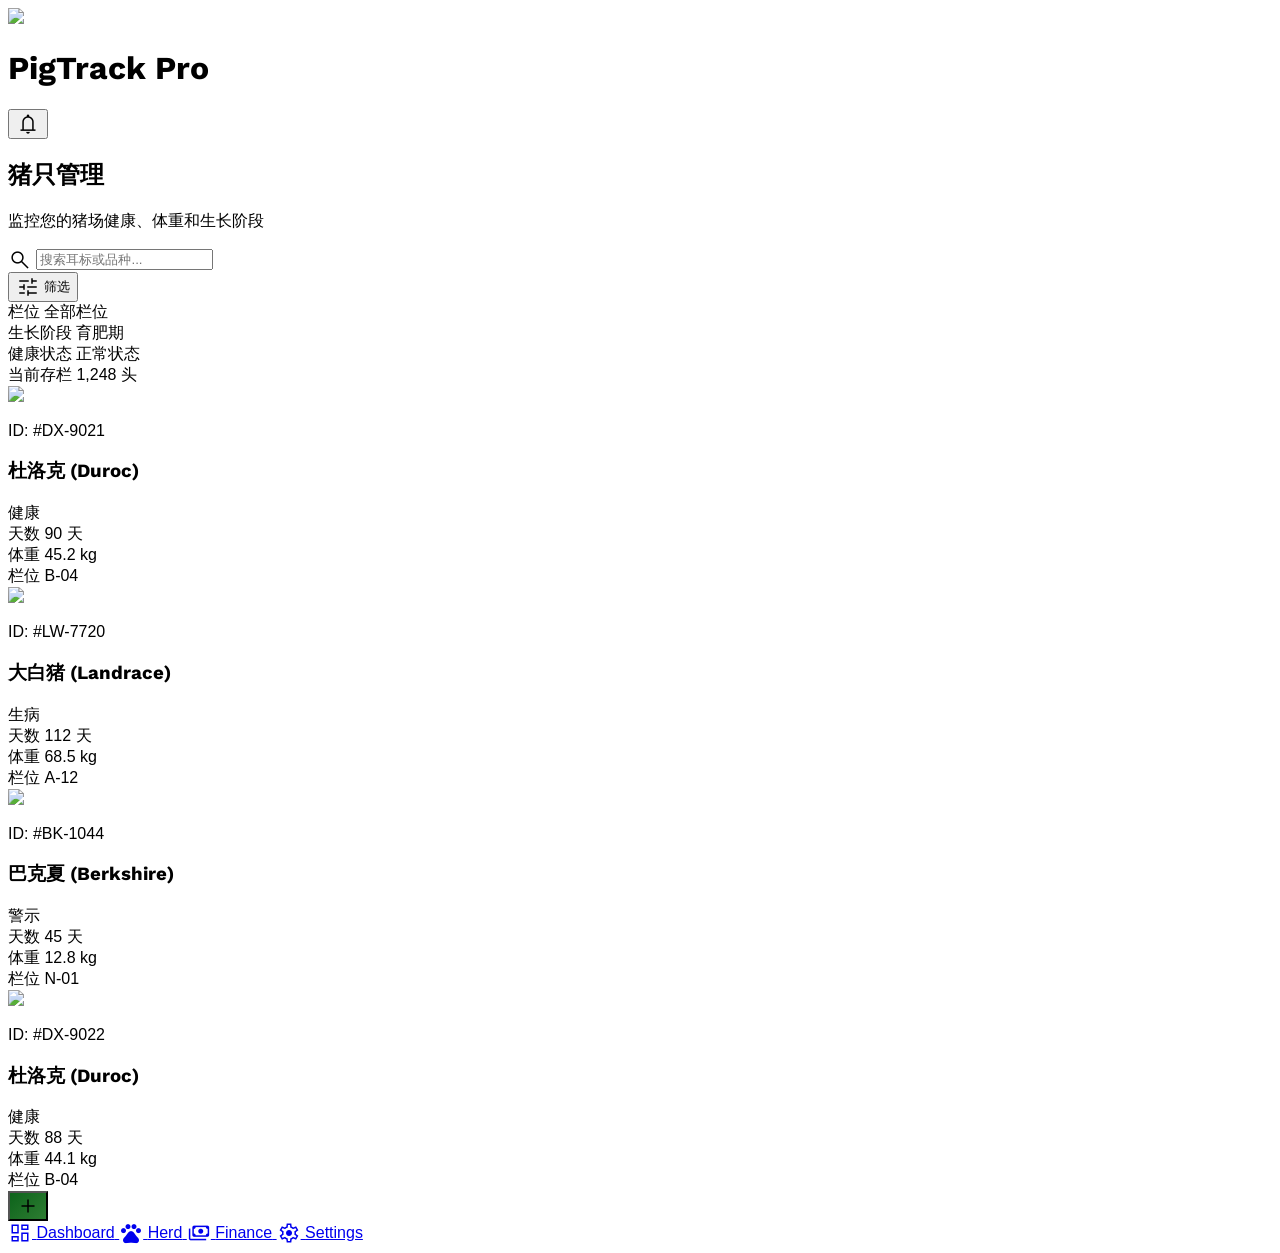
==== uniapp/example/mine/design.html @ 0cb935b9 "feat:修复前端工作流展示" ====
<!DOCTYPE html>

<html lang="zh-CN"><head>
<meta charset="utf-8"/>
<meta content="width=device-width, initial-scale=1.0" name="viewport"/>
<script src="https://cdn.tailwindcss.com?plugins=forms,container-queries"></script>
<link href="https://fonts.googleapis.com/css2?family=Work+Sans:wght@400;700;800&amp;family=Public_Sans:wght@400;500;600&amp;display=swap" rel="stylesheet"/>
<link href="https://fonts.googleapis.com/css2?family=Material+Symbols+Outlined:wght,FILL@100..700,0..1&amp;display=swap" rel="stylesheet"/>
<link href="https://fonts.googleapis.com/css2?family=Material+Symbols+Outlined:wght,FILL@100..700,0..1&amp;display=swap" rel="stylesheet"/>
<script id="tailwind-config">
      tailwind.config = {
        darkMode: "class",
        theme: {
          extend: {
            colors: {
              "on-surface-variant": "#40493d",
              "primary": "#0d631b",
              "on-error-container": "#93000a",
              "secondary-fixed-dim": "#a5c8ff",
              "surface-dim": "#dadada",
              "inverse-on-surface": "#f1f1f1",
              "surface-container-highest": "#e2e2e2",
              "on-primary": "#ffffff",
              "secondary-container": "#54a0fe",
              "error-container": "#ffdad6",
              "primary-fixed": "#a3f69c",
              "tertiary-container": "#d02d2d",
              "on-tertiary": "#ffffff",
              "surface": "#f9f9f9",
              "surface-container-high": "#e8e8e8",
              "on-tertiary-fixed-variant": "#930010",
              "on-secondary-fixed": "#001c3a",
              "on-primary-container": "#cbffc2",
              "secondary": "#005faf",
              "on-background": "#1a1c1c",
              "on-primary-fixed-variant": "#005312",
              "tertiary": "#ac0c18",
              "surface-bright": "#f9f9f9",
              "primary-fixed-dim": "#88d982",
              "tertiary-fixed": "#ffdad6",
              "surface-container-low": "#f3f3f3",
              "surface-container": "#eeeeee",
              "on-secondary": "#ffffff",
              "primary-container": "#2e7d32",
              "outline": "#707a6c",
              "secondary-fixed": "#d4e3ff",
              "tertiary-fixed-dim": "#ffb3ac",
              "on-secondary-fixed-variant": "#004786",
              "on-tertiary-fixed": "#410003",
              "on-primary-fixed": "#002204",
              "inverse-surface": "#2f3131",
              "outline-variant": "#bfcaba",
              "background": "#f9f9f9",
              "error": "#ba1a1a",
              "on-secondary-container": "#003567",
              "surface-variant": "#e2e2e2",
              "inverse-primary": "#88d982",
              "on-surface": "#1a1c1c",
              "surface-tint": "#1b6d24",
              "surface-container-lowest": "#ffffff",
              "on-tertiary-container": "#ffedeb",
              "on-error": "#ffffff"
            },
            fontFamily: {
              "headline": ["Work Sans"],
              "body": ["Public Sans"],
              "label": ["Public Sans"]
            },
            borderRadius: {"DEFAULT": "0.125rem", "lg": "0.25rem", "xl": "0.5rem", "full": "0.75rem"},
          },
        },
      }
    </script>
<style>
        .material-symbols-outlined {
            font-variation-settings: 'FILL' 0, 'wght' 300, 'GRAD' 0, 'opsz' 24;
            vertical-align: middle;
        }
        body { font-family: 'Public Sans', sans-serif; }
        h1, h2, h3 { font-family: 'Work Sans', sans-serif; }
    </style>
<style>
    body {
      min-height: max(884px, 100dvh);
    }
  </style>
  </head>
<body class="bg-surface text-on-surface min-h-screen pb-32">
<!-- TopAppBar -->
<header class="w-full top-0 sticky z-40 bg-[#f9f9f9] dark:bg-[#1a1c1c]">
<div class="flex items-center justify-between px-6 py-4 w-full">
<div class="flex items-center gap-3">
<img class="w-10 h-10 rounded-full object-cover" data-alt="Close-up portrait of a professional modern farmer wearing a cap, soft natural light, blurred agricultural background" src="https://lh3.googleusercontent.com/aida-public/[base64]"/>
<h1 class="text-[#0d631b] dark:text-[#a3f69c] font-['Work_Sans'] font-bold text-xl tracking-tight">PigTrack Pro</h1>
</div>
<div class="flex items-center gap-4">
<button class="text-[#0d631b] dark:text-[#a3f69c] hover:opacity-80 transition-opacity active:transition-transform scale-95">
<span class="material-symbols-outlined">notifications</span>
</button>
</div>
</div>
</header>
<main class="px-6 max-w-5xl mx-auto">
<!-- Page Header & Search Section -->
<section class="mt-6 mb-8">
<div class="flex flex-col md:flex-row md:items-end justify-between gap-6">
<div>
<h2 class="text-3xl font-bold text-on-surface mb-2 tracking-tight">猪只管理</h2>
<p class="text-on-surface-variant text-sm">监控您的猪场健康、体重和生长阶段</p>
</div>
<div class="flex flex-col sm:flex-row gap-3 w-full md:w-auto">
<div class="relative flex-grow">
<span class="material-symbols-outlined absolute left-4 top-1/2 -translate-y-1/2 text-outline">search</span>
<input class="w-full pl-12 pr-4 py-3 bg-surface-container-low border-none rounded-full focus:ring-2 focus:ring-primary text-on-surface placeholder-outline text-sm" placeholder="搜索耳标或品种..." type="text"/>
</div>
<button class="bg-surface-container-highest px-6 py-3 rounded-full flex items-center justify-center gap-2 text-on-surface font-medium hover:bg-surface-container-high transition-colors">
<span class="material-symbols-outlined">tune</span>
<span>筛选</span>
</button>
</div>
</div>
</section>
<!-- Filters Grid (Visual Asymmetry) -->
<section class="grid grid-cols-2 md:grid-cols-4 gap-4 mb-10">
<div class="bg-surface-container-low p-4 rounded-xl flex flex-col gap-1">
<span class="text-xs text-on-surface-variant font-semibold">栏位</span>
<span class="text-lg font-bold text-primary">全部栏位</span>
</div>
<div class="bg-surface-container-low p-4 rounded-xl flex flex-col gap-1 border-b-2 border-primary">
<span class="text-xs text-on-surface-variant font-semibold">生长阶段</span>
<span class="text-lg font-bold text-primary">育肥期</span>
</div>
<div class="bg-surface-container-low p-4 rounded-xl flex flex-col gap-1">
<span class="text-xs text-on-surface-variant font-semibold">健康状态</span>
<span class="text-lg font-bold text-on-surface">正常状态</span>
</div>
<div class="bg-primary p-4 rounded-xl flex flex-col gap-1 shadow-lg">
<span class="text-xs text-on-primary/80 font-semibold">当前存栏</span>
<span class="text-lg font-bold text-on-primary">1,248 头</span>
</div>
</section>
<!-- Pig Management List View (Bento/Premium Cards) -->
<div class="grid grid-cols-1 md:grid-cols-2 gap-6">
<!-- Pig Entry 1 -->
<div class="group bg-surface-container-lowest p-5 rounded-xl flex gap-5 hover:bg-white transition-all shadow-sm cursor-pointer relative overflow-hidden">
<div class="absolute top-0 right-0 w-2 h-full bg-primary-fixed"></div>
<div class="w-24 h-24 flex-shrink-0 rounded-xl overflow-hidden bg-surface-container">
<img class="w-full h-full object-cover group-hover:scale-110 transition-transform duration-500" data-alt="Clean and healthy Duroc pig in a well-lit modern farming facility, soft morning sunlight, sharp focus" src="https://lh3.googleusercontent.com/aida-public/[base64]"/>
</div>
<div class="flex-grow flex flex-col justify-between">
<div class="flex justify-between items-start">
<div>
<p class="text-[10px] uppercase tracking-widest text-outline font-bold mb-1">ID: #DX-9021</p>
<h3 class="text-lg font-bold text-on-surface">杜洛克 (Duroc)</h3>
</div>
<span class="bg-primary-fixed text-on-primary-fixed-variant px-3 py-1 rounded-full text-[10px] font-bold">健康</span>
</div>
<div class="flex items-center gap-6 mt-4">
<div class="flex flex-col">
<span class="text-xs text-on-surface-variant">天数</span>
<span class="text-sm font-bold">90 天</span>
</div>
<div class="flex flex-col border-l border-outline-variant/20 pl-6">
<span class="text-xs text-on-surface-variant">体重</span>
<span class="text-sm font-bold">45.2 kg</span>
</div>
<div class="flex flex-col border-l border-outline-variant/20 pl-6">
<span class="text-xs text-on-surface-variant">栏位</span>
<span class="text-sm font-bold">B-04</span>
</div>
</div>
</div>
</div>
<!-- Pig Entry 2 -->
<div class="group bg-surface-container-lowest p-5 rounded-xl flex gap-5 hover:bg-white transition-all shadow-sm cursor-pointer relative overflow-hidden">
<div class="absolute top-0 right-0 w-2 h-full bg-tertiary-container"></div>
<div class="w-24 h-24 flex-shrink-0 rounded-xl overflow-hidden bg-surface-container">
<img class="w-full h-full object-cover group-hover:scale-110 transition-transform duration-500" data-alt="Spotted pig breed standing in clean straw bedding, high-end agricultural photography style, cinematic lighting" src="https://lh3.googleusercontent.com/aida-public/[base64]"/>
</div>
<div class="flex-grow flex flex-col justify-between">
<div class="flex justify-between items-start">
<div>
<p class="text-[10px] uppercase tracking-widest text-outline font-bold mb-1">ID: #LW-7720</p>
<h3 class="text-lg font-bold text-on-surface">大白猪 (Landrace)</h3>
</div>
<span class="bg-tertiary-fixed text-on-tertiary-fixed-variant px-3 py-1 rounded-full text-[10px] font-bold">生病</span>
</div>
<div class="flex items-center gap-6 mt-4">
<div class="flex flex-col">
<span class="text-xs text-on-surface-variant">天数</span>
<span class="text-sm font-bold">112 天</span>
</div>
<div class="flex flex-col border-l border-outline-variant/20 pl-6">
<span class="text-xs text-on-surface-variant">体重</span>
<span class="text-sm font-bold">68.5 kg</span>
</div>
<div class="flex flex-col border-l border-outline-variant/20 pl-6">
<span class="text-xs text-on-surface-variant">栏位</span>
<span class="text-sm font-bold">A-12</span>
</div>
</div>
</div>
</div>
<!-- Pig Entry 3 -->
<div class="group bg-surface-container-lowest p-5 rounded-xl flex gap-5 hover:bg-white transition-all shadow-sm cursor-pointer relative overflow-hidden">
<div class="absolute top-0 right-0 w-2 h-full bg-secondary-container"></div>
<div class="w-24 h-24 flex-shrink-0 rounded-xl overflow-hidden bg-surface-container">
<img class="w-full h-full object-cover group-hover:scale-110 transition-transform duration-500" data-alt="Young Berkshire pig in a modern barn, high contrast artistic lighting, clean surface textures" src="https://lh3.googleusercontent.com/aida-public/[base64]"/>
</div>
<div class="flex-grow flex flex-col justify-between">
<div class="flex justify-between items-start">
<div>
<p class="text-[10px] uppercase tracking-widest text-outline font-bold mb-1">ID: #BK-1044</p>
<h3 class="text-lg font-bold text-on-surface">巴克夏 (Berkshire)</h3>
</div>
<span class="bg-secondary-fixed text-on-secondary-fixed-variant px-3 py-1 rounded-full text-[10px] font-bold">警示</span>
</div>
<div class="flex items-center gap-6 mt-4">
<div class="flex flex-col">
<span class="text-xs text-on-surface-variant">天数</span>
<span class="text-sm font-bold">45 天</span>
</div>
<div class="flex flex-col border-l border-outline-variant/20 pl-6">
<span class="text-xs text-on-surface-variant">体重</span>
<span class="text-sm font-bold">12.8 kg</span>
</div>
<div class="flex flex-col border-l border-outline-variant/20 pl-6">
<span class="text-xs text-on-surface-variant">栏位</span>
<span class="text-sm font-bold">N-01</span>
</div>
</div>
</div>
</div>
<!-- Pig Entry 4 -->
<div class="group bg-surface-container-lowest p-5 rounded-xl flex gap-5 hover:bg-white transition-all shadow-sm cursor-pointer relative overflow-hidden">
<div class="absolute top-0 right-0 w-2 h-full bg-primary-fixed"></div>
<div class="w-24 h-24 flex-shrink-0 rounded-xl overflow-hidden bg-surface-container">
<img class="w-full h-full object-cover group-hover:scale-110 transition-transform duration-500" data-alt="Large pink commercial pig, profile view, clean environment, bright natural daylighting" src="https://lh3.googleusercontent.com/aida-public/[base64]"/>
</div>
<div class="flex-grow flex flex-col justify-between">
<div class="flex justify-between items-start">
<div>
<p class="text-[10px] uppercase tracking-widest text-outline font-bold mb-1">ID: #DX-9022</p>
<h3 class="text-lg font-bold text-on-surface">杜洛克 (Duroc)</h3>
</div>
<span class="bg-primary-fixed text-on-primary-fixed-variant px-3 py-1 rounded-full text-[10px] font-bold">健康</span>
</div>
<div class="flex items-center gap-6 mt-4">
<div class="flex flex-col">
<span class="text-xs text-on-surface-variant">天数</span>
<span class="text-sm font-bold">88 天</span>
</div>
<div class="flex flex-col border-l border-outline-variant/20 pl-6">
<span class="text-xs text-on-surface-variant">体重</span>
<span class="text-sm font-bold">44.1 kg</span>
</div>
<div class="flex flex-col border-l border-outline-variant/20 pl-6">
<span class="text-xs text-on-surface-variant">栏位</span>
<span class="text-sm font-bold">B-04</span>
</div>
</div>
</div>
</div>
</div>
<!-- Add Button (Floating Action Style) -->
<button class="fixed bottom-28 right-6 w-14 h-14 rounded-full bg-primary text-white shadow-lg flex items-center justify-center hover:scale-105 active:scale-95 transition-transform z-40" style="background: linear-gradient(135deg, #0d631b 0%, #2e7d32 100%)">
<span class="material-symbols-outlined text-3xl">add</span>
</button>
</main>
<!-- BottomNavBar -->
<nav class="fixed bottom-0 left-0 w-full flex justify-around items-center px-4 pb-6 pt-2 bg-white dark:bg-[#1a1c1c] z-50 rounded-t-3xl border-t border-[#bfcaba]/20 shadow-[0_-8px_24px_rgba(26,28,28,0.06)]">
<a class="flex flex-col items-center justify-center text-[#1a1c1c]/60 dark:text-[#e2e2e2]/60 px-4 py-2 hover:bg-[#f3f3f3] dark:hover:bg-[#2e2e2e] rounded-2xl transition-colors active:scale-90 duration-200" href="#">
<span class="material-symbols-outlined" data-icon="dashboard">dashboard</span>
<span class="font-['Public_Sans'] text-[12px] font-medium mt-1">Dashboard</span>
</a>
<a class="flex flex-col items-center justify-center bg-[#e2e2e2] dark:bg-[#2e7d32]/20 text-[#0d631b] dark:text-[#a3f69c] rounded-2xl px-4 py-2 active:scale-90 transition-transform duration-200" href="#">
<span class="material-symbols-outlined" data-icon="pets" style="font-variation-settings: 'FILL' 1;">pets</span>
<span class="font-['Public_Sans'] text-[12px] font-medium mt-1">Herd</span>
</a>
<a class="flex flex-col items-center justify-center text-[#1a1c1c]/60 dark:text-[#e2e2e2]/60 px-4 py-2 hover:bg-[#f3f3f3] dark:hover:bg-[#2e2e2e] rounded-2xl transition-colors active:scale-90 duration-200" href="#">
<span class="material-symbols-outlined" data-icon="payments">payments</span>
<span class="font-['Public_Sans'] text-[12px] font-medium mt-1">Finance</span>
</a>
<a class="flex flex-col items-center justify-center text-[#1a1c1c]/60 dark:text-[#e2e2e2]/60 px-4 py-2 hover:bg-[#f3f3f3] dark:hover:bg-[#2e2e2e] rounded-2xl transition-colors active:scale-90 duration-200" href="#">
<span class="material-symbols-outlined" data-icon="settings">settings</span>
<span class="font-['Public_Sans'] text-[12px] font-medium mt-1">Settings</span>
</a>
</nav>
</body></html>
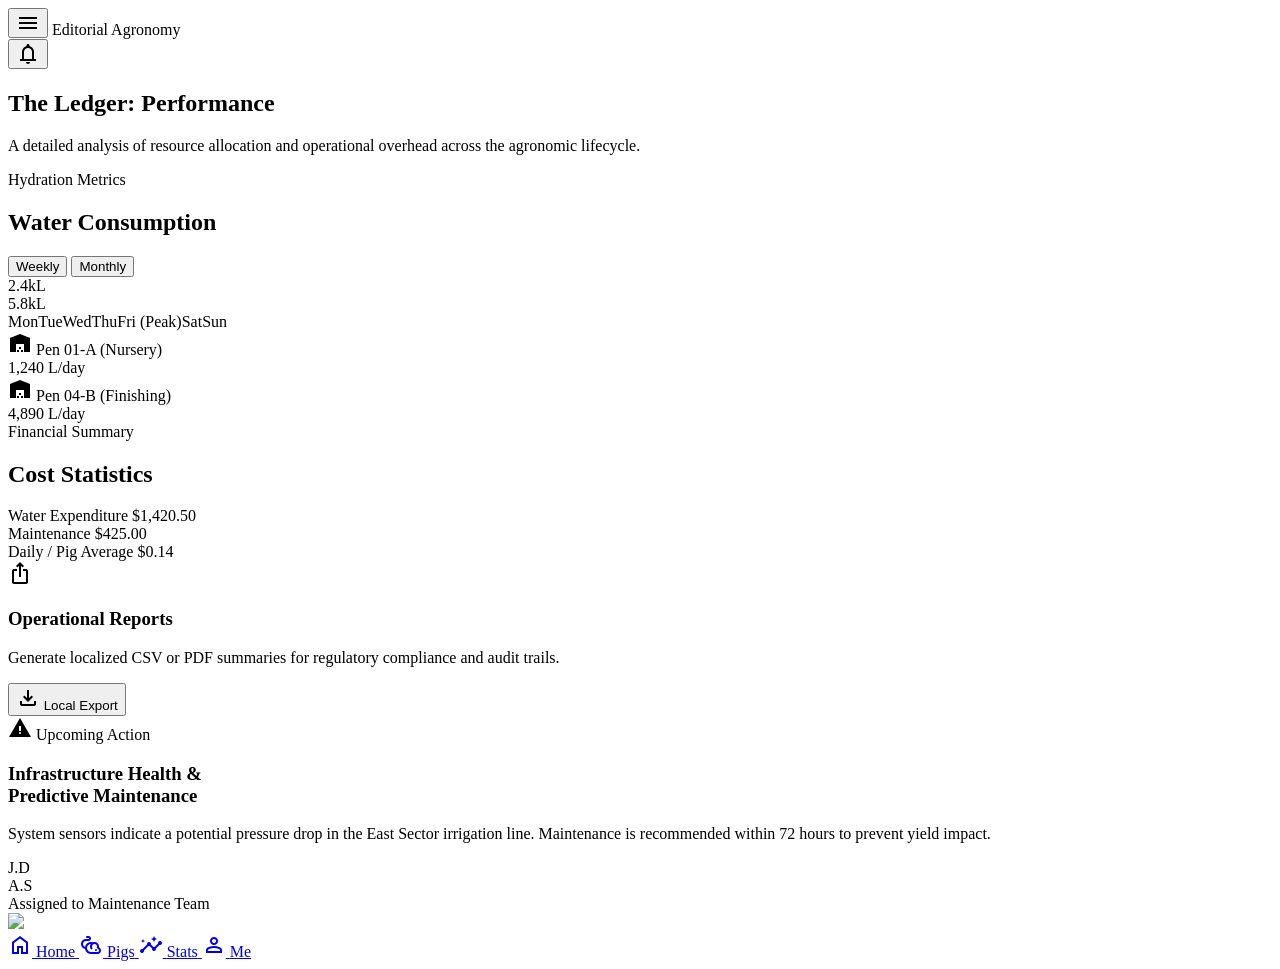
==== commit dcc7e394: "feat:修复全流程自动化" ====
--- a/uniapp/example/mine/design.html
+++ b/uniapp/example/mine/design.html
@@ -1,10 +1,11 @@
 <!DOCTYPE html>
 
-<html lang="zh-CN"><head>
+<html class="light" lang="en"><head>
 <meta charset="utf-8"/>
 <meta content="width=device-width, initial-scale=1.0" name="viewport"/>
+<title>Editorial Agronomy - Statistics</title>
 <script src="https://cdn.tailwindcss.com?plugins=forms,container-queries"></script>
-<link href="https://fonts.googleapis.com/css2?family=Work+Sans:wght@400;700;800&amp;family=Public_Sans:wght@400;500;600&amp;display=swap" rel="stylesheet"/>
+<link href="https://fonts.googleapis.com/css2?family=Manrope:wght@400;700;800&amp;family=Public+Sans:wght@400;500;600;700&amp;display=swap" rel="stylesheet"/>
 <link href="https://fonts.googleapis.com/css2?family=Material+Symbols+Outlined:wght,FILL@100..700,0..1&amp;display=swap" rel="stylesheet"/>
 <link href="https://fonts.googleapis.com/css2?family=Material+Symbols+Outlined:wght,FILL@100..700,0..1&amp;display=swap" rel="stylesheet"/>
 <script id="tailwind-config">
@@ -13,71 +14,70 @@
         theme: {
           extend: {
             colors: {
+              "surface": "#fbf9f8",
+              "surface-container-high": "#eae8e7",
+              "surface-container-highest": "#e4e2e1",
+              "surface-bright": "#fbf9f8",
+              "on-primary-container": "#cbffc2",
+              "secondary-fixed-dim": "#a5c8ff",
+              "on-tertiary-fixed-variant": "#7f2448",
+              "inverse-on-surface": "#f2f0f0",
+              "on-tertiary": "#ffffff",
+              "primary": "#0d631b",
+              "on-background": "#1b1c1c",
+              "surface-variant": "#e4e2e1",
+              "on-secondary-fixed-variant": "#004786",
+              "primary-fixed": "#a3f69c",
+              "tertiary-container": "#b14b6f",
+              "inverse-primary": "#88d982",
+              "outline-variant": "#bfcaba",
+              "surface-container-low": "#f5f3f3",
+              "secondary-fixed": "#d4e3ff",
+              "on-primary-fixed-variant": "#005312",
+              "on-tertiary-container": "#ffedf0",
+              "on-secondary": "#ffffff",
+              "tertiary-fixed": "#ffd9e2",
+              "primary-fixed-dim": "#88d982",
+              "surface-dim": "#dcd9d9",
+              "surface-container": "#f0eded",
               "on-surface-variant": "#40493d",
-              "primary": "#0d631b",
+              "inverse-surface": "#303030",
+              "error": "#ba1a1a",
+              "on-error": "#ffffff",
+              "on-tertiary-fixed": "#3f001c",
+              "primary-container": "#2e7d32",
+              "on-surface": "#1b1c1c",
               "on-error-container": "#93000a",
-              "secondary-fixed-dim": "#a5c8ff",
-              "surface-dim": "#dadada",
-              "inverse-on-surface": "#f1f1f1",
-              "surface-container-highest": "#e2e2e2",
+              "tertiary-fixed-dim": "#ffb1c7",
+              "background": "#fbf9f8",
+              "on-secondary-container": "#003567",
+              "on-secondary-fixed": "#001c3a",
+              "surface-container-lowest": "#ffffff",
+              "tertiary": "#923357",
+              "on-primary-fixed": "#002204",
+              "secondary": "#005faf",
+              "error-container": "#ffdad6",
+              "surface-tint": "#1b6d24",
+              "secondary-container": "#54a0fe",
               "on-primary": "#ffffff",
-              "secondary-container": "#54a0fe",
-              "error-container": "#ffdad6",
-              "primary-fixed": "#a3f69c",
-              "tertiary-container": "#d02d2d",
-              "on-tertiary": "#ffffff",
-              "surface": "#f9f9f9",
-              "surface-container-high": "#e8e8e8",
-              "on-tertiary-fixed-variant": "#930010",
-              "on-secondary-fixed": "#001c3a",
-              "on-primary-container": "#cbffc2",
-              "secondary": "#005faf",
-              "on-background": "#1a1c1c",
-              "on-primary-fixed-variant": "#005312",
-              "tertiary": "#ac0c18",
-              "surface-bright": "#f9f9f9",
-              "primary-fixed-dim": "#88d982",
-              "tertiary-fixed": "#ffdad6",
-              "surface-container-low": "#f3f3f3",
-              "surface-container": "#eeeeee",
-              "on-secondary": "#ffffff",
-              "primary-container": "#2e7d32",
-              "outline": "#707a6c",
-              "secondary-fixed": "#d4e3ff",
-              "tertiary-fixed-dim": "#ffb3ac",
-              "on-secondary-fixed-variant": "#004786",
-              "on-tertiary-fixed": "#410003",
-              "on-primary-fixed": "#002204",
-              "inverse-surface": "#2f3131",
-              "outline-variant": "#bfcaba",
-              "background": "#f9f9f9",
-              "error": "#ba1a1a",
-              "on-secondary-container": "#003567",
-              "surface-variant": "#e2e2e2",
-              "inverse-primary": "#88d982",
-              "on-surface": "#1a1c1c",
-              "surface-tint": "#1b6d24",
-              "surface-container-lowest": "#ffffff",
-              "on-tertiary-container": "#ffedeb",
-              "on-error": "#ffffff"
+              "outline": "#707a6c"
             },
             fontFamily: {
-              "headline": ["Work Sans"],
+              "headline": ["Manrope"],
               "body": ["Public Sans"],
               "label": ["Public Sans"]
             },
-            borderRadius: {"DEFAULT": "0.125rem", "lg": "0.25rem", "xl": "0.5rem", "full": "0.75rem"},
+            borderRadius: {"DEFAULT": "0.25rem", "lg": "0.5rem", "xl": "0.75rem", "full": "9999px"},
           },
         },
       }
     </script>
 <style>
-        .material-symbols-outlined {
-            font-variation-settings: 'FILL' 0, 'wght' 300, 'GRAD' 0, 'opsz' 24;
-            vertical-align: middle;
-        }
-        body { font-family: 'Public Sans', sans-serif; }
-        h1, h2, h3 { font-family: 'Work Sans', sans-serif; }
+      .material-symbols-outlined {
+        font-variation-settings: 'FILL' 0, 'wght' 400, 'GRAD' 0, 'opsz' 24;
+      }
+      .scrollbar-hide::-webkit-scrollbar { display: none; }
+      .scrollbar-hide { -ms-overflow-style: none; scrollbar-width: none; }
     </style>
 <style>
     body {
@@ -85,205 +85,168 @@
     }
   </style>
   </head>
-<body class="bg-surface text-on-surface min-h-screen pb-32">
+<body class="bg-surface text-on-surface font-body selection:bg-primary/20">
 <!-- TopAppBar -->
-<header class="w-full top-0 sticky z-40 bg-[#f9f9f9] dark:bg-[#1a1c1c]">
-<div class="flex items-center justify-between px-6 py-4 w-full">
-<div class="flex items-center gap-3">
-<img class="w-10 h-10 rounded-full object-cover" data-alt="Close-up portrait of a professional modern farmer wearing a cap, soft natural light, blurred agricultural background" src="https://lh3.googleusercontent.com/aida-public/[base64]"/>
-<h1 class="text-[#0d631b] dark:text-[#a3f69c] font-['Work_Sans'] font-bold text-xl tracking-tight">PigTrack Pro</h1>
-</div>
+<header class="fixed top-0 w-full z-50 flex items-center justify-between px-6 h-16 bg-[#fbf9f8]/80 dark:bg-[#1b1c1c]/80 backdrop-blur-xl tonal-shift bg-surface-container-low">
 <div class="flex items-center gap-4">
-<button class="text-[#0d631b] dark:text-[#a3f69c] hover:opacity-80 transition-opacity active:transition-transform scale-95">
-<span class="material-symbols-outlined">notifications</span>
-</button>
-</div>
+<button class="material-symbols-outlined text-[#0d631b] dark:text-[#2e7d32] hover:bg-[#0d631b]/5 transition-colors active:scale-95 duration-200">menu</button>
+<span class="font-['Manrope'] text-2xl font-black text-[#0d631b] dark:text-[#2e7d32] uppercase tracking-wider">Editorial Agronomy</span>
+</div>
+<div class="flex items-center gap-2">
+<button class="material-symbols-outlined text-[#0d631b] dark:text-[#2e7d32] hover:bg-[#0d631b]/5 transition-colors active:scale-95 duration-200">notifications</button>
 </div>
 </header>
-<main class="px-6 max-w-5xl mx-auto">
-<!-- Page Header & Search Section -->
-<section class="mt-6 mb-8">
-<div class="flex flex-col md:flex-row md:items-end justify-between gap-6">
-<div>
-<h2 class="text-3xl font-bold text-on-surface mb-2 tracking-tight">猪只管理</h2>
-<p class="text-on-surface-variant text-sm">监控您的猪场健康、体重和生长阶段</p>
-</div>
-<div class="flex flex-col sm:flex-row gap-3 w-full md:w-auto">
-<div class="relative flex-grow">
-<span class="material-symbols-outlined absolute left-4 top-1/2 -translate-y-1/2 text-outline">search</span>
-<input class="w-full pl-12 pr-4 py-3 bg-surface-container-low border-none rounded-full focus:ring-2 focus:ring-primary text-on-surface placeholder-outline text-sm" placeholder="搜索耳标或品种..." type="text"/>
-</div>
-<button class="bg-surface-container-highest px-6 py-3 rounded-full flex items-center justify-center gap-2 text-on-surface font-medium hover:bg-surface-container-high transition-colors">
-<span class="material-symbols-outlined">tune</span>
-<span>筛选</span>
-</button>
-</div>
-</div>
+<main class="pt-24 pb-32 px-6 max-w-5xl mx-auto space-y-10">
+<!-- Hero Header -->
+<section class="space-y-4">
+<h1 class="font-headline text-5xl font-extrabold tracking-tight text-on-surface">The Ledger: <span class="text-primary">Performance</span></h1>
+<p class="font-body text-on-surface-variant max-w-2xl leading-relaxed">A detailed analysis of resource allocation and operational overhead across the agronomic lifecycle.</p>
 </section>
-<!-- Filters Grid (Visual Asymmetry) -->
-<section class="grid grid-cols-2 md:grid-cols-4 gap-4 mb-10">
-<div class="bg-surface-container-low p-4 rounded-xl flex flex-col gap-1">
-<span class="text-xs text-on-surface-variant font-semibold">栏位</span>
-<span class="text-lg font-bold text-primary">全部栏位</span>
-</div>
-<div class="bg-surface-container-low p-4 rounded-xl flex flex-col gap-1 border-b-2 border-primary">
-<span class="text-xs text-on-surface-variant font-semibold">生长阶段</span>
-<span class="text-lg font-bold text-primary">育肥期</span>
-</div>
-<div class="bg-surface-container-low p-4 rounded-xl flex flex-col gap-1">
-<span class="text-xs text-on-surface-variant font-semibold">健康状态</span>
-<span class="text-lg font-bold text-on-surface">正常状态</span>
-</div>
-<div class="bg-primary p-4 rounded-xl flex flex-col gap-1 shadow-lg">
-<span class="text-xs text-on-primary/80 font-semibold">当前存栏</span>
-<span class="text-lg font-bold text-on-primary">1,248 头</span>
+<!-- Bento Grid Stats -->
+<div class="grid grid-cols-1 md:grid-cols-12 gap-6">
+<!-- Water Consumption Section (Asymmetric Large Card) -->
+<div class="md:col-span-8 space-y-6">
+<div class="bg-surface-container-low p-8 rounded-[1.5rem] space-y-8 relative overflow-hidden">
+<div class="flex justify-between items-end">
+<div class="space-y-1">
+<span class="font-label text-secondary text-[11px] font-bold uppercase tracking-widest">Hydration Metrics</span>
+<h2 class="font-headline text-2xl font-bold">Water Consumption</h2>
+</div>
+<div class="flex bg-surface-container-highest p-1 rounded-xl">
+<button class="px-4 py-1.5 rounded-lg bg-surface-container-lowest text-on-surface text-xs font-bold shadow-sm">Weekly</button>
+<button class="px-4 py-1.5 rounded-lg text-on-surface/60 text-xs font-bold hover:text-on-surface transition-colors">Monthly</button>
+</div>
+</div>
+<!-- Visual Chart Placeholder: Water Trends -->
+<div class="h-64 flex items-end gap-3 pb-4">
+<div class="flex-1 bg-secondary/10 rounded-t-xl h-[40%] group relative transition-all hover:bg-secondary/20">
+<div class="absolute -top-8 left-1/2 -translate-x-1/2 opacity-0 group-hover:opacity-100 transition-opacity bg-secondary text-white text-[10px] px-2 py-1 rounded">2.4kL</div>
+</div>
+<div class="flex-1 bg-secondary/10 rounded-t-xl h-[65%] group relative transition-all hover:bg-secondary/20"></div>
+<div class="flex-1 bg-secondary/10 rounded-t-xl h-[55%] group relative transition-all hover:bg-secondary/20"></div>
+<div class="flex-1 bg-secondary/10 rounded-t-xl h-[85%] group relative transition-all hover:bg-secondary/20"></div>
+<div class="flex-1 bg-secondary-container rounded-t-xl h-[95%] group relative transition-all hover:brightness-110 shadow-lg">
+<div class="absolute -top-8 left-1/2 -translate-x-1/2 opacity-100 bg-secondary text-white text-[10px] px-2 py-1 rounded font-bold">5.8kL</div>
+</div>
+<div class="flex-1 bg-secondary/10 rounded-t-xl h-[70%] group relative transition-all hover:bg-secondary/20"></div>
+<div class="flex-1 bg-secondary/10 rounded-t-xl h-[45%] group relative transition-all hover:bg-secondary/20"></div>
+</div>
+<div class="flex justify-between text-[11px] font-bold text-on-surface-variant uppercase tracking-tighter">
+<span>Mon</span><span>Tue</span><span>Wed</span><span>Thu</span><span class="text-secondary">Fri (Peak)</span><span>Sat</span><span>Sun</span>
+</div>
+</div>
+<!-- Pen Comparison List -->
+<div class="grid grid-cols-1 sm:grid-cols-2 gap-4">
+<div class="bg-surface-container-lowest p-6 rounded-[1.5rem] border border-outline-variant/10 shadow-sm">
+<div class="flex items-center gap-3 mb-4">
+<span class="material-symbols-outlined text-secondary" style="font-variation-settings: 'FILL' 1;">warehouse</span>
+<span class="font-label text-xs font-bold uppercase tracking-widest opacity-60">Pen 01-A (Nursery)</span>
+</div>
+<div class="flex items-baseline gap-2">
+<span class="text-3xl font-headline font-black">1,240</span>
+<span class="text-xs font-bold text-on-surface-variant">L/day</span>
+</div>
+<div class="mt-4 w-full h-2 bg-surface-container rounded-full overflow-hidden">
+<div class="h-full bg-secondary w-3/4 rounded-full"></div>
+</div>
+</div>
+<div class="bg-surface-container-lowest p-6 rounded-[1.5rem] border border-outline-variant/10 shadow-sm">
+<div class="flex items-center gap-3 mb-4">
+<span class="material-symbols-outlined text-secondary" style="font-variation-settings: 'FILL' 1;">warehouse</span>
+<span class="font-label text-xs font-bold uppercase tracking-widest opacity-60">Pen 04-B (Finishing)</span>
+</div>
+<div class="flex items-baseline gap-2">
+<span class="text-3xl font-headline font-black">4,890</span>
+<span class="text-xs font-bold text-on-surface-variant">L/day</span>
+</div>
+<div class="mt-4 w-full h-2 bg-surface-container rounded-full overflow-hidden">
+<div class="h-full bg-secondary w-[92%] rounded-full"></div>
+</div>
+</div>
+</div>
+</div>
+<!-- Cost Statistics (Side Column) -->
+<div class="md:col-span-4 space-y-6">
+<div class="bg-primary-container text-white p-8 rounded-[1.5rem] shadow-xl relative overflow-hidden">
+<div class="relative z-10 space-y-6">
+<div class="space-y-1">
+<span class="font-label text-on-primary-container text-[11px] font-bold uppercase tracking-widest">Financial Summary</span>
+<h2 class="font-headline text-2xl font-bold">Cost Statistics</h2>
+</div>
+<div class="space-y-4">
+<div class="flex justify-between items-center py-3 border-b border-white/10">
+<span class="text-sm opacity-80">Water Expenditure</span>
+<span class="font-headline font-bold">$1,420.50</span>
+</div>
+<div class="flex justify-between items-center py-3 border-b border-white/10">
+<span class="text-sm opacity-80">Maintenance</span>
+<span class="font-headline font-bold">$425.00</span>
+</div>
+<div class="flex justify-between items-center pt-3">
+<span class="text-sm font-bold">Daily / Pig Average</span>
+<span class="font-headline text-xl font-black text-on-primary-container">$0.14</span>
+</div>
+</div>
+</div>
+<!-- Decorative Background Texture -->
+<div class="absolute bottom-0 right-0 w-32 h-32 bg-white/5 rounded-tl-full blur-3xl"></div>
+</div>
+<!-- Export Report Card -->
+<div class="bg-surface-container-highest p-8 rounded-[1.5rem] flex flex-col items-center text-center gap-6">
+<div class="w-16 h-16 rounded-full bg-surface-container-lowest flex items-center justify-center">
+<span class="material-symbols-outlined text-primary text-3xl">ios_share</span>
+</div>
+<div class="space-y-2">
+<h3 class="font-headline font-bold">Operational Reports</h3>
+<p class="text-xs text-on-surface-variant px-4">Generate localized CSV or PDF summaries for regulatory compliance and audit trails.</p>
+</div>
+<button class="w-full h-14 bg-gradient-to-br from-primary to-primary-container text-white rounded-xl font-bold flex items-center justify-center gap-2 hover:shadow-lg transition-all active:scale-95">
+<span class="material-symbols-outlined text-xl">download</span>
+                        Local Export
+                    </button>
+</div>
+</div>
+</div>
+<!-- Secondary Insights: Maintenance Forecast -->
+<section class="bg-surface-container-low rounded-[2rem] p-10 grid grid-cols-1 md:grid-cols-2 gap-10 items-center">
+<div class="space-y-6">
+<div class="inline-flex items-center gap-2 px-3 py-1 bg-tertiary/10 text-tertiary rounded-full">
+<span class="material-symbols-outlined text-sm" style="font-variation-settings: 'FILL' 1;">warning</span>
+<span class="text-[10px] font-bold uppercase tracking-widest">Upcoming Action</span>
+</div>
+<h3 class="font-headline text-3xl font-extrabold leading-tight">Infrastructure Health &amp; <br/>Predictive Maintenance</h3>
+<p class="font-body text-on-surface-variant leading-relaxed">System sensors indicate a potential pressure drop in the East Sector irrigation line. Maintenance is recommended within 72 hours to prevent yield impact.</p>
+<div class="flex gap-4">
+<div class="flex -space-x-2">
+<div class="w-8 h-8 rounded-full bg-surface-container-highest border-2 border-surface-container-low flex items-center justify-center text-[10px] font-bold">J.D</div>
+<div class="w-8 h-8 rounded-full bg-surface-container-highest border-2 border-surface-container-low flex items-center justify-center text-[10px] font-bold">A.S</div>
+</div>
+<span class="text-xs font-medium text-on-surface/60 self-center">Assigned to Maintenance Team</span>
+</div>
+</div>
+<div class="aspect-video rounded-2xl overflow-hidden relative shadow-2xl">
+<img class="w-full h-full object-cover" data-alt="industrial water filtration and irrigation control system in a modern agricultural facility with pipes and gauges" src="https://lh3.googleusercontent.com/aida-public/[base64]"/>
+<div class="absolute inset-0 bg-gradient-to-t from-on-surface/40 to-transparent"></div>
 </div>
 </section>
-<!-- Pig Management List View (Bento/Premium Cards) -->
-<div class="grid grid-cols-1 md:grid-cols-2 gap-6">
-<!-- Pig Entry 1 -->
-<div class="group bg-surface-container-lowest p-5 rounded-xl flex gap-5 hover:bg-white transition-all shadow-sm cursor-pointer relative overflow-hidden">
-<div class="absolute top-0 right-0 w-2 h-full bg-primary-fixed"></div>
-<div class="w-24 h-24 flex-shrink-0 rounded-xl overflow-hidden bg-surface-container">
-<img class="w-full h-full object-cover group-hover:scale-110 transition-transform duration-500" data-alt="Clean and healthy Duroc pig in a well-lit modern farming facility, soft morning sunlight, sharp focus" src="https://lh3.googleusercontent.com/aida-public/[base64]"/>
-</div>
-<div class="flex-grow flex flex-col justify-between">
-<div class="flex justify-between items-start">
-<div>
-<p class="text-[10px] uppercase tracking-widest text-outline font-bold mb-1">ID: #DX-9021</p>
-<h3 class="text-lg font-bold text-on-surface">杜洛克 (Duroc)</h3>
-</div>
-<span class="bg-primary-fixed text-on-primary-fixed-variant px-3 py-1 rounded-full text-[10px] font-bold">健康</span>
-</div>
-<div class="flex items-center gap-6 mt-4">
-<div class="flex flex-col">
-<span class="text-xs text-on-surface-variant">天数</span>
-<span class="text-sm font-bold">90 天</span>
-</div>
-<div class="flex flex-col border-l border-outline-variant/20 pl-6">
-<span class="text-xs text-on-surface-variant">体重</span>
-<span class="text-sm font-bold">45.2 kg</span>
-</div>
-<div class="flex flex-col border-l border-outline-variant/20 pl-6">
-<span class="text-xs text-on-surface-variant">栏位</span>
-<span class="text-sm font-bold">B-04</span>
-</div>
-</div>
-</div>
-</div>
-<!-- Pig Entry 2 -->
-<div class="group bg-surface-container-lowest p-5 rounded-xl flex gap-5 hover:bg-white transition-all shadow-sm cursor-pointer relative overflow-hidden">
-<div class="absolute top-0 right-0 w-2 h-full bg-tertiary-container"></div>
-<div class="w-24 h-24 flex-shrink-0 rounded-xl overflow-hidden bg-surface-container">
-<img class="w-full h-full object-cover group-hover:scale-110 transition-transform duration-500" data-alt="Spotted pig breed standing in clean straw bedding, high-end agricultural photography style, cinematic lighting" src="https://lh3.googleusercontent.com/aida-public/[base64]"/>
-</div>
-<div class="flex-grow flex flex-col justify-between">
-<div class="flex justify-between items-start">
-<div>
-<p class="text-[10px] uppercase tracking-widest text-outline font-bold mb-1">ID: #LW-7720</p>
-<h3 class="text-lg font-bold text-on-surface">大白猪 (Landrace)</h3>
-</div>
-<span class="bg-tertiary-fixed text-on-tertiary-fixed-variant px-3 py-1 rounded-full text-[10px] font-bold">生病</span>
-</div>
-<div class="flex items-center gap-6 mt-4">
-<div class="flex flex-col">
-<span class="text-xs text-on-surface-variant">天数</span>
-<span class="text-sm font-bold">112 天</span>
-</div>
-<div class="flex flex-col border-l border-outline-variant/20 pl-6">
-<span class="text-xs text-on-surface-variant">体重</span>
-<span class="text-sm font-bold">68.5 kg</span>
-</div>
-<div class="flex flex-col border-l border-outline-variant/20 pl-6">
-<span class="text-xs text-on-surface-variant">栏位</span>
-<span class="text-sm font-bold">A-12</span>
-</div>
-</div>
-</div>
-</div>
-<!-- Pig Entry 3 -->
-<div class="group bg-surface-container-lowest p-5 rounded-xl flex gap-5 hover:bg-white transition-all shadow-sm cursor-pointer relative overflow-hidden">
-<div class="absolute top-0 right-0 w-2 h-full bg-secondary-container"></div>
-<div class="w-24 h-24 flex-shrink-0 rounded-xl overflow-hidden bg-surface-container">
-<img class="w-full h-full object-cover group-hover:scale-110 transition-transform duration-500" data-alt="Young Berkshire pig in a modern barn, high contrast artistic lighting, clean surface textures" src="https://lh3.googleusercontent.com/aida-public/[base64]"/>
-</div>
-<div class="flex-grow flex flex-col justify-between">
-<div class="flex justify-between items-start">
-<div>
-<p class="text-[10px] uppercase tracking-widest text-outline font-bold mb-1">ID: #BK-1044</p>
-<h3 class="text-lg font-bold text-on-surface">巴克夏 (Berkshire)</h3>
-</div>
-<span class="bg-secondary-fixed text-on-secondary-fixed-variant px-3 py-1 rounded-full text-[10px] font-bold">警示</span>
-</div>
-<div class="flex items-center gap-6 mt-4">
-<div class="flex flex-col">
-<span class="text-xs text-on-surface-variant">天数</span>
-<span class="text-sm font-bold">45 天</span>
-</div>
-<div class="flex flex-col border-l border-outline-variant/20 pl-6">
-<span class="text-xs text-on-surface-variant">体重</span>
-<span class="text-sm font-bold">12.8 kg</span>
-</div>
-<div class="flex flex-col border-l border-outline-variant/20 pl-6">
-<span class="text-xs text-on-surface-variant">栏位</span>
-<span class="text-sm font-bold">N-01</span>
-</div>
-</div>
-</div>
-</div>
-<!-- Pig Entry 4 -->
-<div class="group bg-surface-container-lowest p-5 rounded-xl flex gap-5 hover:bg-white transition-all shadow-sm cursor-pointer relative overflow-hidden">
-<div class="absolute top-0 right-0 w-2 h-full bg-primary-fixed"></div>
-<div class="w-24 h-24 flex-shrink-0 rounded-xl overflow-hidden bg-surface-container">
-<img class="w-full h-full object-cover group-hover:scale-110 transition-transform duration-500" data-alt="Large pink commercial pig, profile view, clean environment, bright natural daylighting" src="https://lh3.googleusercontent.com/aida-public/[base64]"/>
-</div>
-<div class="flex-grow flex flex-col justify-between">
-<div class="flex justify-between items-start">
-<div>
-<p class="text-[10px] uppercase tracking-widest text-outline font-bold mb-1">ID: #DX-9022</p>
-<h3 class="text-lg font-bold text-on-surface">杜洛克 (Duroc)</h3>
-</div>
-<span class="bg-primary-fixed text-on-primary-fixed-variant px-3 py-1 rounded-full text-[10px] font-bold">健康</span>
-</div>
-<div class="flex items-center gap-6 mt-4">
-<div class="flex flex-col">
-<span class="text-xs text-on-surface-variant">天数</span>
-<span class="text-sm font-bold">88 天</span>
-</div>
-<div class="flex flex-col border-l border-outline-variant/20 pl-6">
-<span class="text-xs text-on-surface-variant">体重</span>
-<span class="text-sm font-bold">44.1 kg</span>
-</div>
-<div class="flex flex-col border-l border-outline-variant/20 pl-6">
-<span class="text-xs text-on-surface-variant">栏位</span>
-<span class="text-sm font-bold">B-04</span>
-</div>
-</div>
-</div>
-</div>
-</div>
-<!-- Add Button (Floating Action Style) -->
-<button class="fixed bottom-28 right-6 w-14 h-14 rounded-full bg-primary text-white shadow-lg flex items-center justify-center hover:scale-105 active:scale-95 transition-transform z-40" style="background: linear-gradient(135deg, #0d631b 0%, #2e7d32 100%)">
-<span class="material-symbols-outlined text-3xl">add</span>
-</button>
 </main>
 <!-- BottomNavBar -->
-<nav class="fixed bottom-0 left-0 w-full flex justify-around items-center px-4 pb-6 pt-2 bg-white dark:bg-[#1a1c1c] z-50 rounded-t-3xl border-t border-[#bfcaba]/20 shadow-[0_-8px_24px_rgba(26,28,28,0.06)]">
-<a class="flex flex-col items-center justify-center text-[#1a1c1c]/60 dark:text-[#e2e2e2]/60 px-4 py-2 hover:bg-[#f3f3f3] dark:hover:bg-[#2e2e2e] rounded-2xl transition-colors active:scale-90 duration-200" href="#">
-<span class="material-symbols-outlined" data-icon="dashboard">dashboard</span>
-<span class="font-['Public_Sans'] text-[12px] font-medium mt-1">Dashboard</span>
-</a>
-<a class="flex flex-col items-center justify-center bg-[#e2e2e2] dark:bg-[#2e7d32]/20 text-[#0d631b] dark:text-[#a3f69c] rounded-2xl px-4 py-2 active:scale-90 transition-transform duration-200" href="#">
-<span class="material-symbols-outlined" data-icon="pets" style="font-variation-settings: 'FILL' 1;">pets</span>
-<span class="font-['Public_Sans'] text-[12px] font-medium mt-1">Herd</span>
-</a>
-<a class="flex flex-col items-center justify-center text-[#1a1c1c]/60 dark:text-[#e2e2e2]/60 px-4 py-2 hover:bg-[#f3f3f3] dark:hover:bg-[#2e2e2e] rounded-2xl transition-colors active:scale-90 duration-200" href="#">
-<span class="material-symbols-outlined" data-icon="payments">payments</span>
-<span class="font-['Public_Sans'] text-[12px] font-medium mt-1">Finance</span>
-</a>
-<a class="flex flex-col items-center justify-center text-[#1a1c1c]/60 dark:text-[#e2e2e2]/60 px-4 py-2 hover:bg-[#f3f3f3] dark:hover:bg-[#2e2e2e] rounded-2xl transition-colors active:scale-90 duration-200" href="#">
-<span class="material-symbols-outlined" data-icon="settings">settings</span>
-<span class="font-['Public_Sans'] text-[12px] font-medium mt-1">Settings</span>
+<nav class="fixed bottom-0 left-0 w-full z-50 flex justify-around items-center px-4 pb-6 pt-3 bg-[#fbf9f8]/80 dark:bg-[#1b1c1c]/80 backdrop-blur-xl docked full-width rounded-t-[1.5rem] shadow-[0_-4px_32px_rgba(27,28,28,0.06)]">
+<a class="flex flex-col items-center justify-center text-[#1b1c1c]/70 dark:text-[#fbf9f8]/70 px-4 py-2 hover:text-[#0d631b] transition-all active:scale-90 duration-200" href="#">
+<span class="material-symbols-outlined">home</span>
+<span class="font-['Public_Sans'] text-[11px] font-semibold uppercase tracking-widest mt-1">Home</span>
+</a>
+<a class="flex flex-col items-center justify-center text-[#1b1c1c]/70 dark:text-[#fbf9f8]/70 px-4 py-2 hover:text-[#0d631b] transition-all active:scale-90 duration-200" href="#">
+<span class="material-symbols-outlined">pest_control_rodent</span>
+<span class="font-['Public_Sans'] text-[11px] font-semibold uppercase tracking-widest mt-1">Pigs</span>
+</a>
+<a class="flex flex-col items-center justify-center bg-gradient-to-br from-[#0d631b] to-[#2e7d32] text-white rounded-2xl px-5 py-2 scale-105 active:scale-90 duration-200" href="#">
+<span class="material-symbols-outlined">insights</span>
+<span class="font-['Public_Sans'] text-[11px] font-semibold uppercase tracking-widest mt-1">Stats</span>
+</a>
+<a class="flex flex-col items-center justify-center text-[#1b1c1c]/70 dark:text-[#fbf9f8]/70 px-4 py-2 hover:text-[#0d631b] transition-all active:scale-90 duration-200" href="#">
+<span class="material-symbols-outlined">person</span>
+<span class="font-['Public_Sans'] text-[11px] font-semibold uppercase tracking-widest mt-1">Me</span>
 </a>
 </nav>
 </body></html>
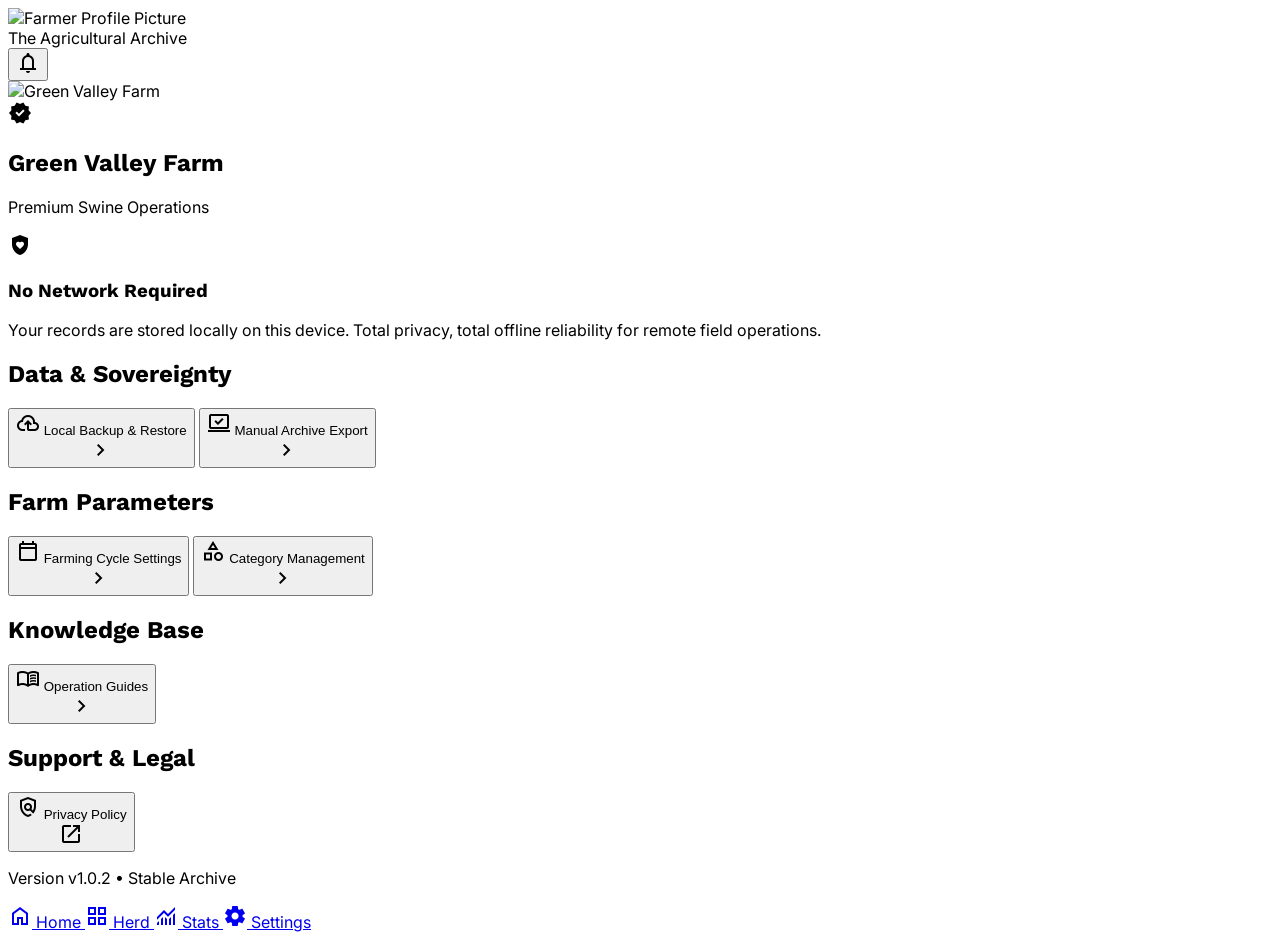
==== commit 49a04878: "feat:修复工作流页面生成节点" ====
--- a/uniapp/example/mine/design.html
+++ b/uniapp/example/mine/design.html
@@ -3,9 +3,9 @@
 <html class="light" lang="en"><head>
 <meta charset="utf-8"/>
 <meta content="width=device-width, initial-scale=1.0" name="viewport"/>
-<title>Editorial Agronomy - Statistics</title>
+<title>Pig Profile &amp; Settings - The Agricultural Archive</title>
 <script src="https://cdn.tailwindcss.com?plugins=forms,container-queries"></script>
-<link href="https://fonts.googleapis.com/css2?family=Manrope:wght@400;700;800&amp;family=Public+Sans:wght@400;500;600;700&amp;display=swap" rel="stylesheet"/>
+<link href="https://fonts.googleapis.com/css2?family=Work+Sans:wght@400;700;900&amp;family=Inter:wght@400;500;600&amp;display=swap" rel="stylesheet"/>
 <link href="https://fonts.googleapis.com/css2?family=Material+Symbols+Outlined:wght,FILL@100..700,0..1&amp;display=swap" rel="stylesheet"/>
 <link href="https://fonts.googleapis.com/css2?family=Material+Symbols+Outlined:wght,FILL@100..700,0..1&amp;display=swap" rel="stylesheet"/>
 <script id="tailwind-config">
@@ -14,70 +14,70 @@
         theme: {
           extend: {
             colors: {
-              "surface": "#fbf9f8",
-              "surface-container-high": "#eae8e7",
-              "surface-container-highest": "#e4e2e1",
-              "surface-bright": "#fbf9f8",
-              "on-primary-container": "#cbffc2",
-              "secondary-fixed-dim": "#a5c8ff",
-              "on-tertiary-fixed-variant": "#7f2448",
+              "secondary-container": "#fed7ca",
+              "on-secondary-fixed-variant": "#5b4137",
+              "surface-container-highest": "#e3e2e2",
+              "surface-container-lowest": "#ffffff",
+              "outline": "#72796e",
+              "error": "#ba1a1a",
+              "on-primary": "#ffffff",
+              "surface-container": "#efeded",
+              "background": "#fbf9f9",
+              "on-error-container": "#93000a",
+              "on-tertiary-fixed-variant": "#71314c",
+              "outline-variant": "#c2c9bb",
+              "secondary-fixed-dim": "#e4beb2",
+              "on-tertiary-fixed": "#3b0520",
+              "tertiary-fixed-dim": "#ffb0cc",
+              "tertiary": "#60233e",
+              "surface-container-low": "#f5f3f3",
+              "error-container": "#ffdad6",
+              "on-surface-variant": "#42493e",
+              "primary-container": "#2d5a27",
+              "surface-variant": "#e3e2e2",
               "inverse-on-surface": "#f2f0f0",
+              "on-secondary-fixed": "#2b160f",
+              "surface-container-high": "#e9e8e7",
+              "primary-fixed": "#bcf0ae",
               "on-tertiary": "#ffffff",
-              "primary": "#0d631b",
+              "on-tertiary-container": "#ffaac8",
+              "inverse-surface": "#303031",
+              "on-error": "#ffffff",
+              "on-primary-fixed-variant": "#23501e",
+              "tertiary-container": "#7c3a55",
+              "inverse-primary": "#a1d494",
+              "tertiary-fixed": "#ffd9e4",
+              "on-secondary": "#ffffff",
+              "primary": "#154212",
+              "on-secondary-container": "#795c51",
+              "on-primary-container": "#9dd090",
+              "primary-fixed-dim": "#a1d494",
+              "secondary-fixed": "#ffdbce",
+              "surface-tint": "#3b6934",
+              "surface-bright": "#fbf9f9",
+              "secondary": "#75584d",
+              "surface": "#fbf9f9",
+              "on-primary-fixed": "#002201",
+              "surface-dim": "#dbdad9",
               "on-background": "#1b1c1c",
-              "surface-variant": "#e4e2e1",
-              "on-secondary-fixed-variant": "#004786",
-              "primary-fixed": "#a3f69c",
-              "tertiary-container": "#b14b6f",
-              "inverse-primary": "#88d982",
-              "outline-variant": "#bfcaba",
-              "surface-container-low": "#f5f3f3",
-              "secondary-fixed": "#d4e3ff",
-              "on-primary-fixed-variant": "#005312",
-              "on-tertiary-container": "#ffedf0",
-              "on-secondary": "#ffffff",
-              "tertiary-fixed": "#ffd9e2",
-              "primary-fixed-dim": "#88d982",
-              "surface-dim": "#dcd9d9",
-              "surface-container": "#f0eded",
-              "on-surface-variant": "#40493d",
-              "inverse-surface": "#303030",
-              "error": "#ba1a1a",
-              "on-error": "#ffffff",
-              "on-tertiary-fixed": "#3f001c",
-              "primary-container": "#2e7d32",
-              "on-surface": "#1b1c1c",
-              "on-error-container": "#93000a",
-              "tertiary-fixed-dim": "#ffb1c7",
-              "background": "#fbf9f8",
-              "on-secondary-container": "#003567",
-              "on-secondary-fixed": "#001c3a",
-              "surface-container-lowest": "#ffffff",
-              "tertiary": "#923357",
-              "on-primary-fixed": "#002204",
-              "secondary": "#005faf",
-              "error-container": "#ffdad6",
-              "surface-tint": "#1b6d24",
-              "secondary-container": "#54a0fe",
-              "on-primary": "#ffffff",
-              "outline": "#707a6c"
+              "on-surface": "#1b1c1c"
             },
             fontFamily: {
-              "headline": ["Manrope"],
-              "body": ["Public Sans"],
-              "label": ["Public Sans"]
+              "headline": ["Work Sans"],
+              "body": ["Inter"],
+              "label": ["Inter"]
             },
-            borderRadius: {"DEFAULT": "0.25rem", "lg": "0.5rem", "xl": "0.75rem", "full": "9999px"},
+            borderRadius: {"DEFAULT": "0.125rem", "lg": "0.25rem", "xl": "0.5rem", "full": "0.75rem"},
           },
         },
       }
     </script>
 <style>
-      .material-symbols-outlined {
-        font-variation-settings: 'FILL' 0, 'wght' 400, 'GRAD' 0, 'opsz' 24;
-      }
-      .scrollbar-hide::-webkit-scrollbar { display: none; }
-      .scrollbar-hide { -ms-overflow-style: none; scrollbar-width: none; }
+        .material-symbols-outlined {
+            font-variation-settings: 'FILL' 0, 'wght' 400, 'GRAD' 0, 'opsz' 24;
+        }
+        body { font-family: 'Inter', sans-serif; }
+        h1, h2, h3 { font-family: 'Work Sans', sans-serif; }
     </style>
 <style>
     body {
@@ -85,168 +85,130 @@
     }
   </style>
   </head>
-<body class="bg-surface text-on-surface font-body selection:bg-primary/20">
+<body class="bg-background text-on-background min-h-screen pb-32">
 <!-- TopAppBar -->
-<header class="fixed top-0 w-full z-50 flex items-center justify-between px-6 h-16 bg-[#fbf9f8]/80 dark:bg-[#1b1c1c]/80 backdrop-blur-xl tonal-shift bg-surface-container-low">
-<div class="flex items-center gap-4">
-<button class="material-symbols-outlined text-[#0d631b] dark:text-[#2e7d32] hover:bg-[#0d631b]/5 transition-colors active:scale-95 duration-200">menu</button>
-<span class="font-['Manrope'] text-2xl font-black text-[#0d631b] dark:text-[#2e7d32] uppercase tracking-wider">Editorial Agronomy</span>
-</div>
-<div class="flex items-center gap-2">
-<button class="material-symbols-outlined text-[#0d631b] dark:text-[#2e7d32] hover:bg-[#0d631b]/5 transition-colors active:scale-95 duration-200">notifications</button>
-</div>
+<header class="bg-[#fbf9f9] dark:bg-stone-950 docked full-width top-0 sticky z-50">
+<div class="flex justify-between items-center px-6 py-4 w-full">
+<div class="flex items-center gap-3">
+<div class="w-10 h-10 rounded-full bg-surface-container-high overflow-hidden">
+<img alt="Farmer Profile Picture" class="w-full h-full object-cover" data-alt="portrait of a seasoned farmer in a wide-brimmed hat with soft natural field lighting in the background" src="https://lh3.googleusercontent.com/aida-public/[base64]"/>
+</div>
+<span class="font-['Work_Sans'] font-black text-[#154212] dark:text-[#4ade80] text-xl">The Agricultural Archive</span>
+</div>
+<button class="text-[#154212] dark:text-[#4ade80] hover:bg-[#efeded] dark:hover:bg-stone-800 transition-colors active:scale-95 duration-150 p-2 rounded-full">
+<span class="material-symbols-outlined">notifications</span>
+</button>
+</div>
+<div class="bg-[#efeded] dark:bg-stone-900 h-[1px] w-full"></div>
 </header>
-<main class="pt-24 pb-32 px-6 max-w-5xl mx-auto space-y-10">
-<!-- Hero Header -->
-<section class="space-y-4">
-<h1 class="font-headline text-5xl font-extrabold tracking-tight text-on-surface">The Ledger: <span class="text-primary">Performance</span></h1>
-<p class="font-body text-on-surface-variant max-w-2xl leading-relaxed">A detailed analysis of resource allocation and operational overhead across the agronomic lifecycle.</p>
+<main class="px-6 pt-8 max-w-md mx-auto">
+<!-- Profile Hero -->
+<section class="mb-10 text-center">
+<div class="relative inline-block mb-4">
+<div class="w-24 h-24 rounded-full bg-surface-container-lowest shadow-[0px_12px_24px_rgba(27,28,28,0.06)] p-1 overflow-hidden border-2 border-primary/10">
+<img alt="Green Valley Farm" class="w-full h-full object-cover rounded-full" data-alt="expansive rolling green hills of a sustainable organic farm at sunrise with heavy morning mist" src="https://lh3.googleusercontent.com/aida-public/[base64]"/>
+</div>
+<div class="absolute bottom-0 right-0 bg-primary p-1.5 rounded-full text-white border-4 border-background">
+<span class="material-symbols-outlined text-sm" style="font-variation-settings: 'FILL' 1;">verified</span>
+</div>
+</div>
+<h1 class="text-3xl font-black text-primary tracking-tight">Green Valley Farm</h1>
+<p class="text-on-surface-variant font-medium mt-1">Premium Swine Operations</p>
 </section>
-<!-- Bento Grid Stats -->
-<div class="grid grid-cols-1 md:grid-cols-12 gap-6">
-<!-- Water Consumption Section (Asymmetric Large Card) -->
-<div class="md:col-span-8 space-y-6">
-<div class="bg-surface-container-low p-8 rounded-[1.5rem] space-y-8 relative overflow-hidden">
-<div class="flex justify-between items-end">
-<div class="space-y-1">
-<span class="font-label text-secondary text-[11px] font-bold uppercase tracking-widest">Hydration Metrics</span>
-<h2 class="font-headline text-2xl font-bold">Water Consumption</h2>
-</div>
-<div class="flex bg-surface-container-highest p-1 rounded-xl">
-<button class="px-4 py-1.5 rounded-lg bg-surface-container-lowest text-on-surface text-xs font-bold shadow-sm">Weekly</button>
-<button class="px-4 py-1.5 rounded-lg text-on-surface/60 text-xs font-bold hover:text-on-surface transition-colors">Monthly</button>
-</div>
-</div>
-<!-- Visual Chart Placeholder: Water Trends -->
-<div class="h-64 flex items-end gap-3 pb-4">
-<div class="flex-1 bg-secondary/10 rounded-t-xl h-[40%] group relative transition-all hover:bg-secondary/20">
-<div class="absolute -top-8 left-1/2 -translate-x-1/2 opacity-0 group-hover:opacity-100 transition-opacity bg-secondary text-white text-[10px] px-2 py-1 rounded">2.4kL</div>
-</div>
-<div class="flex-1 bg-secondary/10 rounded-t-xl h-[65%] group relative transition-all hover:bg-secondary/20"></div>
-<div class="flex-1 bg-secondary/10 rounded-t-xl h-[55%] group relative transition-all hover:bg-secondary/20"></div>
-<div class="flex-1 bg-secondary/10 rounded-t-xl h-[85%] group relative transition-all hover:bg-secondary/20"></div>
-<div class="flex-1 bg-secondary-container rounded-t-xl h-[95%] group relative transition-all hover:brightness-110 shadow-lg">
-<div class="absolute -top-8 left-1/2 -translate-x-1/2 opacity-100 bg-secondary text-white text-[10px] px-2 py-1 rounded font-bold">5.8kL</div>
-</div>
-<div class="flex-1 bg-secondary/10 rounded-t-xl h-[70%] group relative transition-all hover:bg-secondary/20"></div>
-<div class="flex-1 bg-secondary/10 rounded-t-xl h-[45%] group relative transition-all hover:bg-secondary/20"></div>
-</div>
-<div class="flex justify-between text-[11px] font-bold text-on-surface-variant uppercase tracking-tighter">
-<span>Mon</span><span>Tue</span><span>Wed</span><span>Thu</span><span class="text-secondary">Fri (Peak)</span><span>Sat</span><span>Sun</span>
-</div>
-</div>
-<!-- Pen Comparison List -->
-<div class="grid grid-cols-1 sm:grid-cols-2 gap-4">
-<div class="bg-surface-container-lowest p-6 rounded-[1.5rem] border border-outline-variant/10 shadow-sm">
-<div class="flex items-center gap-3 mb-4">
-<span class="material-symbols-outlined text-secondary" style="font-variation-settings: 'FILL' 1;">warehouse</span>
-<span class="font-label text-xs font-bold uppercase tracking-widest opacity-60">Pen 01-A (Nursery)</span>
-</div>
-<div class="flex items-baseline gap-2">
-<span class="text-3xl font-headline font-black">1,240</span>
-<span class="text-xs font-bold text-on-surface-variant">L/day</span>
-</div>
-<div class="mt-4 w-full h-2 bg-surface-container rounded-full overflow-hidden">
-<div class="h-full bg-secondary w-3/4 rounded-full"></div>
-</div>
-</div>
-<div class="bg-surface-container-lowest p-6 rounded-[1.5rem] border border-outline-variant/10 shadow-sm">
-<div class="flex items-center gap-3 mb-4">
-<span class="material-symbols-outlined text-secondary" style="font-variation-settings: 'FILL' 1;">warehouse</span>
-<span class="font-label text-xs font-bold uppercase tracking-widest opacity-60">Pen 04-B (Finishing)</span>
-</div>
-<div class="flex items-baseline gap-2">
-<span class="text-3xl font-headline font-black">4,890</span>
-<span class="text-xs font-bold text-on-surface-variant">L/day</span>
-</div>
-<div class="mt-4 w-full h-2 bg-surface-container rounded-full overflow-hidden">
-<div class="h-full bg-secondary w-[92%] rounded-full"></div>
-</div>
-</div>
-</div>
-</div>
-<!-- Cost Statistics (Side Column) -->
-<div class="md:col-span-4 space-y-6">
-<div class="bg-primary-container text-white p-8 rounded-[1.5rem] shadow-xl relative overflow-hidden">
-<div class="relative z-10 space-y-6">
-<div class="space-y-1">
-<span class="font-label text-on-primary-container text-[11px] font-bold uppercase tracking-widest">Financial Summary</span>
-<h2 class="font-headline text-2xl font-bold">Cost Statistics</h2>
-</div>
+<!-- Privacy Shield / Offline Status -->
+<section class="mb-8 bg-surface-container-low rounded-xl p-5 flex items-start gap-4 border-l-4 border-primary">
+<div class="bg-primary-container/10 p-2 rounded-lg">
+<span class="material-symbols-outlined text-primary" style="font-variation-settings: 'FILL' 1;">shield_with_heart</span>
+</div>
+<div>
+<h3 class="font-bold text-primary">No Network Required</h3>
+<p class="text-sm text-on-surface-variant leading-relaxed">Your records are stored locally on this device. Total privacy, total offline reliability for remote field operations.</p>
+</div>
+</section>
+<!-- Settings List -->
 <div class="space-y-4">
-<div class="flex justify-between items-center py-3 border-b border-white/10">
-<span class="text-sm opacity-80">Water Expenditure</span>
-<span class="font-headline font-bold">$1,420.50</span>
-</div>
-<div class="flex justify-between items-center py-3 border-b border-white/10">
-<span class="text-sm opacity-80">Maintenance</span>
-<span class="font-headline font-bold">$425.00</span>
-</div>
-<div class="flex justify-between items-center pt-3">
-<span class="text-sm font-bold">Daily / Pig Average</span>
-<span class="font-headline text-xl font-black text-on-primary-container">$0.14</span>
-</div>
-</div>
-</div>
-<!-- Decorative Background Texture -->
-<div class="absolute bottom-0 right-0 w-32 h-32 bg-white/5 rounded-tl-full blur-3xl"></div>
-</div>
-<!-- Export Report Card -->
-<div class="bg-surface-container-highest p-8 rounded-[1.5rem] flex flex-col items-center text-center gap-6">
-<div class="w-16 h-16 rounded-full bg-surface-container-lowest flex items-center justify-center">
-<span class="material-symbols-outlined text-primary text-3xl">ios_share</span>
-</div>
+<!-- Data Section -->
 <div class="space-y-2">
-<h3 class="font-headline font-bold">Operational Reports</h3>
-<p class="text-xs text-on-surface-variant px-4">Generate localized CSV or PDF summaries for regulatory compliance and audit trails.</p>
-</div>
-<button class="w-full h-14 bg-gradient-to-br from-primary to-primary-container text-white rounded-xl font-bold flex items-center justify-center gap-2 hover:shadow-lg transition-all active:scale-95">
-<span class="material-symbols-outlined text-xl">download</span>
-                        Local Export
-                    </button>
-</div>
-</div>
-</div>
-<!-- Secondary Insights: Maintenance Forecast -->
-<section class="bg-surface-container-low rounded-[2rem] p-10 grid grid-cols-1 md:grid-cols-2 gap-10 items-center">
-<div class="space-y-6">
-<div class="inline-flex items-center gap-2 px-3 py-1 bg-tertiary/10 text-tertiary rounded-full">
-<span class="material-symbols-outlined text-sm" style="font-variation-settings: 'FILL' 1;">warning</span>
-<span class="text-[10px] font-bold uppercase tracking-widest">Upcoming Action</span>
-</div>
-<h3 class="font-headline text-3xl font-extrabold leading-tight">Infrastructure Health &amp; <br/>Predictive Maintenance</h3>
-<p class="font-body text-on-surface-variant leading-relaxed">System sensors indicate a potential pressure drop in the East Sector irrigation line. Maintenance is recommended within 72 hours to prevent yield impact.</p>
-<div class="flex gap-4">
-<div class="flex -space-x-2">
-<div class="w-8 h-8 rounded-full bg-surface-container-highest border-2 border-surface-container-low flex items-center justify-center text-[10px] font-bold">J.D</div>
-<div class="w-8 h-8 rounded-full bg-surface-container-highest border-2 border-surface-container-low flex items-center justify-center text-[10px] font-bold">A.S</div>
-</div>
-<span class="text-xs font-medium text-on-surface/60 self-center">Assigned to Maintenance Team</span>
-</div>
-</div>
-<div class="aspect-video rounded-2xl overflow-hidden relative shadow-2xl">
-<img class="w-full h-full object-cover" data-alt="industrial water filtration and irrigation control system in a modern agricultural facility with pipes and gauges" src="https://lh3.googleusercontent.com/aida-public/[base64]"/>
-<div class="absolute inset-0 bg-gradient-to-t from-on-surface/40 to-transparent"></div>
-</div>
-</section>
+<h2 class="text-xs font-bold uppercase tracking-widest text-on-surface-variant px-2 mb-3">Data &amp; Sovereignty</h2>
+<button class="w-full flex items-center justify-between p-5 bg-surface-container-lowest rounded-xl hover:bg-surface-container transition-colors active:scale-[0.98] duration-150">
+<div class="flex items-center gap-4">
+<span class="material-symbols-outlined text-primary">backup</span>
+<span class="font-semibold text-on-surface">Local Backup &amp; Restore</span>
+</div>
+<span class="material-symbols-outlined text-outline-variant">chevron_right</span>
+</button>
+<button class="w-full flex items-center justify-between p-5 bg-surface-container-lowest rounded-xl hover:bg-surface-container transition-colors active:scale-[0.98] duration-150">
+<div class="flex items-center gap-4">
+<span class="material-symbols-outlined text-primary">sync_saved_locally</span>
+<span class="font-semibold text-on-surface">Manual Archive Export</span>
+</div>
+<span class="material-symbols-outlined text-outline-variant">chevron_right</span>
+</button>
+</div>
+<!-- Configuration Section -->
+<div class="space-y-2 pt-4">
+<h2 class="text-xs font-bold uppercase tracking-widest text-on-surface-variant px-2 mb-3">Farm Parameters</h2>
+<button class="w-full flex items-center justify-between p-5 bg-surface-container-lowest rounded-xl hover:bg-surface-container transition-colors active:scale-[0.98] duration-150">
+<div class="flex items-center gap-4">
+<span class="material-symbols-outlined text-primary">calendar_today</span>
+<span class="font-semibold text-on-surface">Farming Cycle Settings</span>
+</div>
+<span class="material-symbols-outlined text-outline-variant">chevron_right</span>
+</button>
+<button class="w-full flex items-center justify-between p-5 bg-surface-container-lowest rounded-xl hover:bg-surface-container transition-colors active:scale-[0.98] duration-150">
+<div class="flex items-center gap-4">
+<span class="material-symbols-outlined text-primary">category</span>
+<span class="font-semibold text-on-surface">Category Management</span>
+</div>
+<span class="material-symbols-outlined text-outline-variant">chevron_right</span>
+</button>
+</div>
+<!-- Knowledge Section -->
+<div class="space-y-2 pt-4">
+<h2 class="text-xs font-bold uppercase tracking-widest text-on-surface-variant px-2 mb-3">Knowledge Base</h2>
+<button class="w-full flex items-center justify-between p-5 bg-surface-container-lowest rounded-xl hover:bg-surface-container transition-colors active:scale-[0.98] duration-150">
+<div class="flex items-center gap-4">
+<span class="material-symbols-outlined text-primary">menu_book</span>
+<span class="font-semibold text-on-surface">Operation Guides</span>
+</div>
+<span class="material-symbols-outlined text-outline-variant">chevron_right</span>
+</button>
+</div>
+<!-- Policy Section -->
+<div class="space-y-2 pt-4">
+<h2 class="text-xs font-bold uppercase tracking-widest text-on-surface-variant px-2 mb-3">Support &amp; Legal</h2>
+<button class="w-full flex items-center justify-between p-5 bg-surface-container-lowest rounded-xl hover:bg-surface-container transition-colors active:scale-[0.98] duration-150">
+<div class="flex items-center gap-4">
+<span class="material-symbols-outlined text-primary">policy</span>
+<span class="font-semibold text-on-surface">Privacy Policy</span>
+</div>
+<span class="material-symbols-outlined text-outline-variant">open_in_new</span>
+</button>
+<div class="flex items-center justify-center pt-8 pb-4">
+<div class="px-4 py-1.5 bg-surface-container-low rounded-full">
+<p class="text-[10px] font-bold text-on-surface-variant tracking-widest uppercase">Version v1.0.2 • Stable Archive</p>
+</div>
+</div>
+</div>
+</div>
 </main>
 <!-- BottomNavBar -->
-<nav class="fixed bottom-0 left-0 w-full z-50 flex justify-around items-center px-4 pb-6 pt-3 bg-[#fbf9f8]/80 dark:bg-[#1b1c1c]/80 backdrop-blur-xl docked full-width rounded-t-[1.5rem] shadow-[0_-4px_32px_rgba(27,28,28,0.06)]">
-<a class="flex flex-col items-center justify-center text-[#1b1c1c]/70 dark:text-[#fbf9f8]/70 px-4 py-2 hover:text-[#0d631b] transition-all active:scale-90 duration-200" href="#">
+<nav class="fixed bottom-0 left-0 w-full flex justify-around items-center px-4 pb-6 pt-3 bg-[#fbf9f9]/80 dark:bg-stone-950/80 backdrop-blur-xl z-50 shadow-[0px_-12px_24px_rgba(27,28,28,0.06)] border-t border-[#c2c9bb]/15">
+<a class="flex flex-col items-center justify-center text-[#1b1c1c] dark:text-stone-400 px-4 py-1.5 hover:text-[#154212] dark:hover:text-[#4ade80] active:scale-90 transition-transform duration-200" href="#">
 <span class="material-symbols-outlined">home</span>
-<span class="font-['Public_Sans'] text-[11px] font-semibold uppercase tracking-widest mt-1">Home</span>
-</a>
-<a class="flex flex-col items-center justify-center text-[#1b1c1c]/70 dark:text-[#fbf9f8]/70 px-4 py-2 hover:text-[#0d631b] transition-all active:scale-90 duration-200" href="#">
-<span class="material-symbols-outlined">pest_control_rodent</span>
-<span class="font-['Public_Sans'] text-[11px] font-semibold uppercase tracking-widest mt-1">Pigs</span>
-</a>
-<a class="flex flex-col items-center justify-center bg-gradient-to-br from-[#0d631b] to-[#2e7d32] text-white rounded-2xl px-5 py-2 scale-105 active:scale-90 duration-200" href="#">
-<span class="material-symbols-outlined">insights</span>
-<span class="font-['Public_Sans'] text-[11px] font-semibold uppercase tracking-widest mt-1">Stats</span>
-</a>
-<a class="flex flex-col items-center justify-center text-[#1b1c1c]/70 dark:text-[#fbf9f8]/70 px-4 py-2 hover:text-[#0d631b] transition-all active:scale-90 duration-200" href="#">
-<span class="material-symbols-outlined">person</span>
-<span class="font-['Public_Sans'] text-[11px] font-semibold uppercase tracking-widest mt-1">Me</span>
+<span class="font-['Inter'] font-medium text-[12px]">Home</span>
+</a>
+<a class="flex flex-col items-center justify-center text-[#1b1c1c] dark:text-stone-400 px-4 py-1.5 hover:text-[#154212] dark:hover:text-[#4ade80] active:scale-90 transition-transform duration-200" href="#">
+<span class="material-symbols-outlined">grid_view</span>
+<span class="font-['Inter'] font-medium text-[12px]">Herd</span>
+</a>
+<a class="flex flex-col items-center justify-center text-[#1b1c1c] dark:text-stone-400 px-4 py-1.5 hover:text-[#154212] dark:hover:text-[#4ade80] active:scale-90 transition-transform duration-200" href="#">
+<span class="material-symbols-outlined">monitoring</span>
+<span class="font-['Inter'] font-medium text-[12px]">Stats</span>
+</a>
+<a class="flex flex-col items-center justify-center bg-[#2D5A27] text-white rounded-xl px-4 py-1.5 active:scale-90 transition-transform duration-200" href="#">
+<span class="material-symbols-outlined" style="font-variation-settings: 'FILL' 1;">settings</span>
+<span class="font-['Inter'] font-medium text-[12px]">Settings</span>
 </a>
 </nav>
 </body></html>
